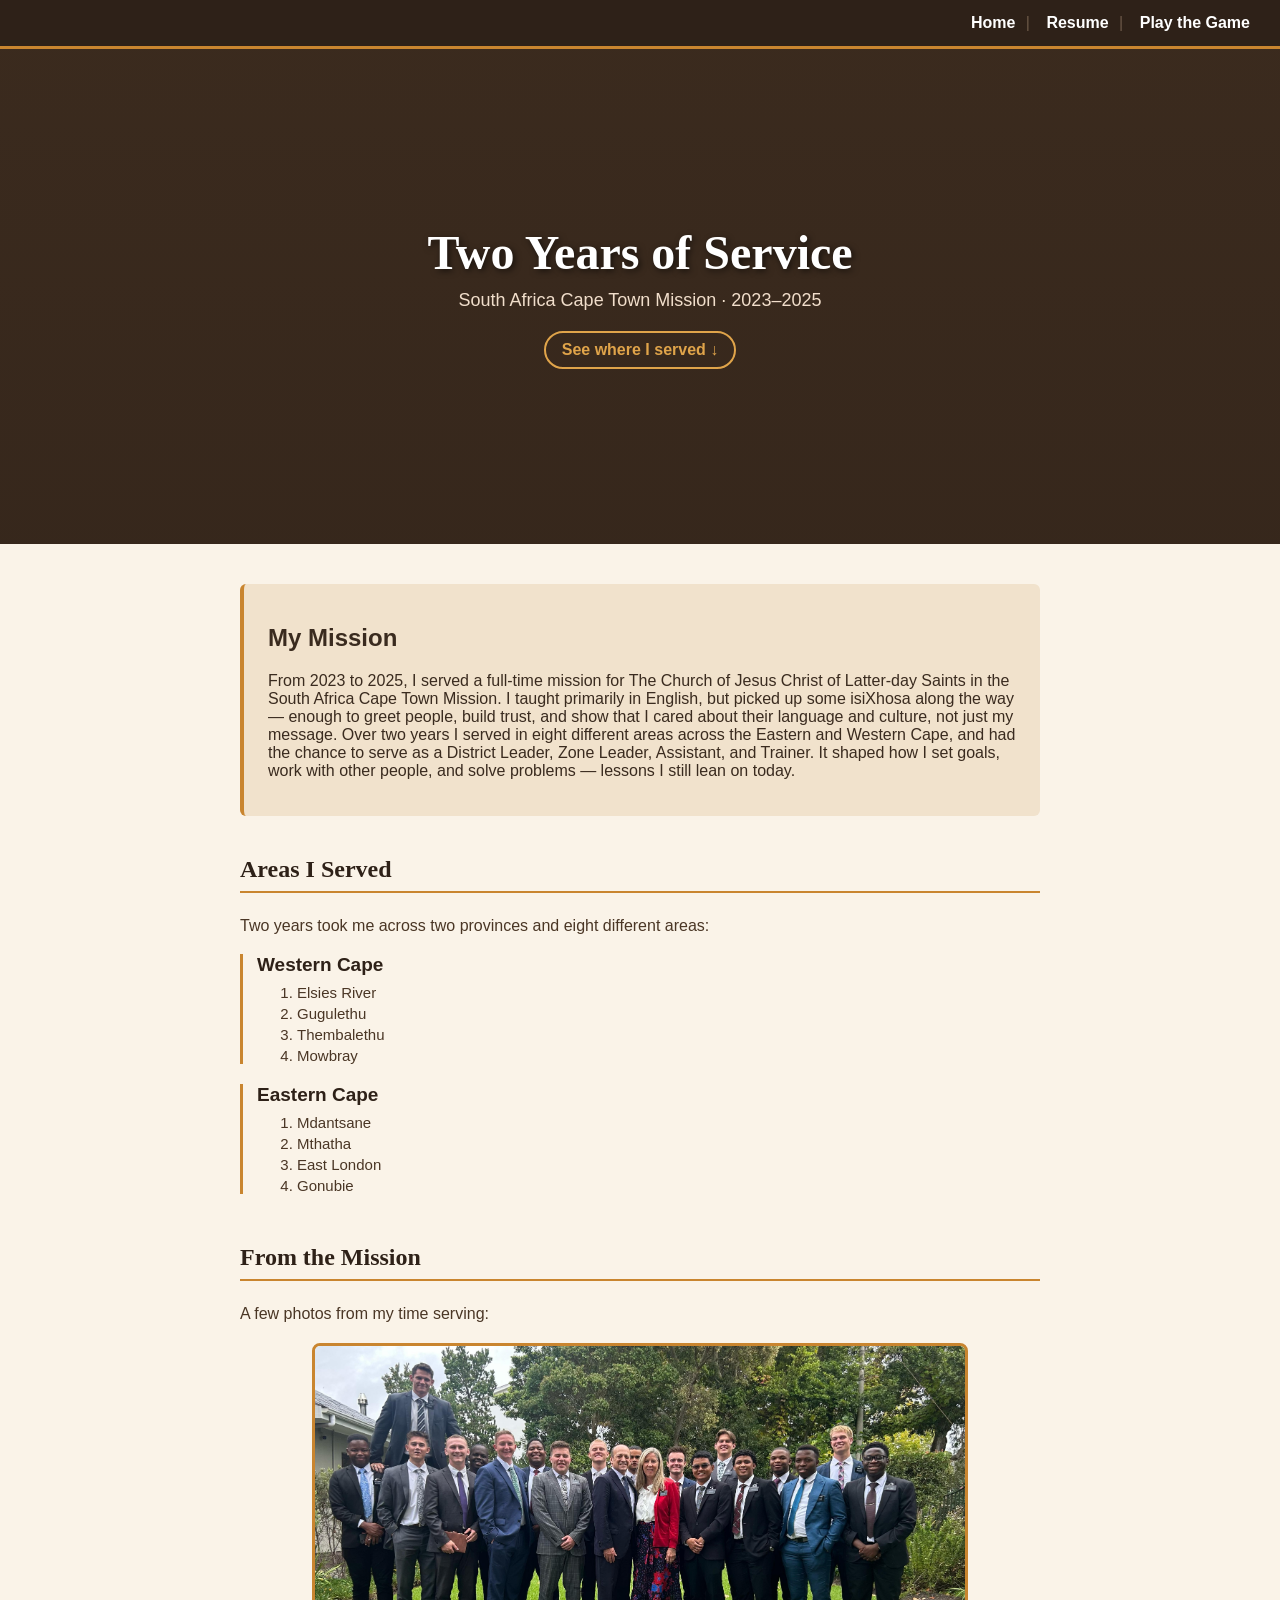
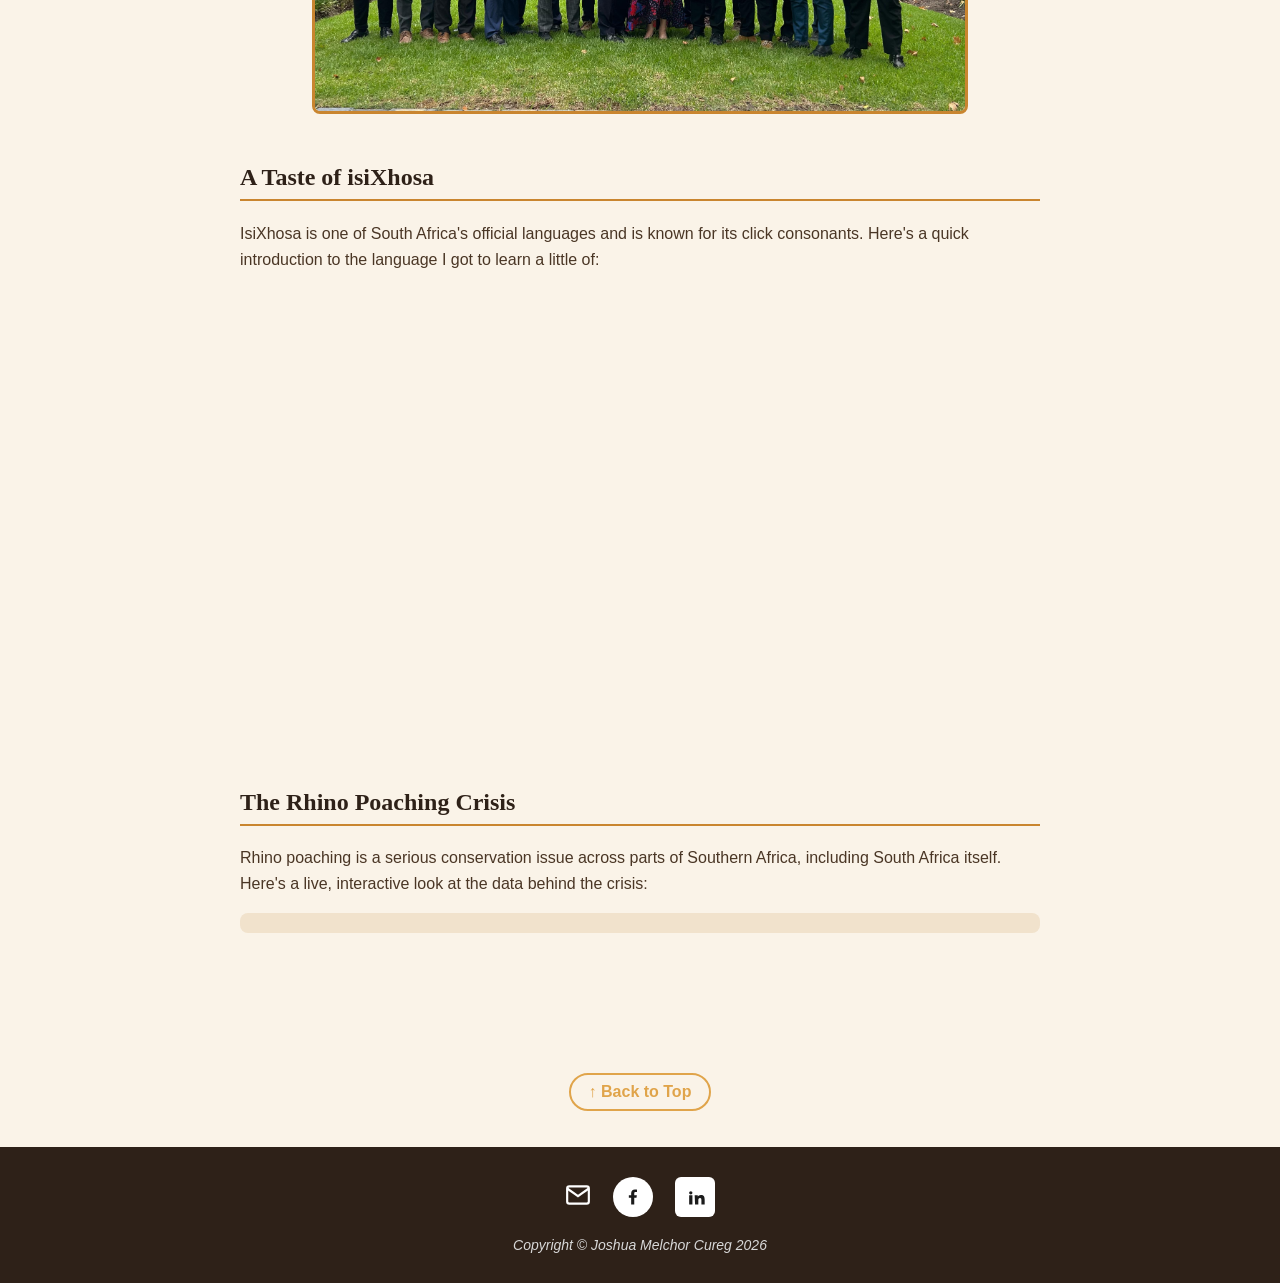
==== html/aboutme.html @ b20534f1 "Add files via upload" ====
<!DOCTYPE html>
<html lang="en">
<head>
<meta charset="UTF-8">
<meta name="viewport" content="width=device-width, initial-scale=1.0">
<title>About Me - My Mission</title>
<link rel="stylesheet" href="../css/aboutme.css">
</head>
<body id="top">

  <div id="topnav">
    <a href="../index.html">Home</a>
    <span class="sep">|</span>
    <a href="resume.html">Resume</a>
    <span class="sep">|</span>
    <a href="game.html">Play the Game</a>
  </div>

  <div id="hero">
    <h1>Two Years of Service</h1>
    <p>South Africa Cape Town Mission &middot; 2023&ndash;2025</p>
    <a href="#areas" class="scroll-cue">See where I served &darr;</a>
  </div>

  <div id="page-content">

    <div id="intro-box">
      <h2>My Mission</h2>
      <p>
        From 2023 to 2025, I served a full-time mission for The Church of Jesus Christ of
        Latter-day Saints in the South Africa Cape Town Mission. I taught primarily in
        English, but picked up some isiXhosa along the way &mdash; enough to greet people,
        build trust, and show that I cared about their language and culture, not just my
        message. Over two years I served in eight different areas across the Eastern and
        Western Cape, and had the chance to serve as a District Leader, Zone Leader,
        Assistant, and Trainer. It shaped how I set goals, work with
        other people, and solve problems &mdash; lessons I still lean on today.
      </p>
    </div>

    <div id="areas" class="section-box">
      <h2>Areas I Served</h2>
      <p>Two years took me across two provinces and eight different areas:</p>

      <ul id="province-list">
        <li>
          Western Cape
          <ol>
            <li>Elsies River</li>
            <li>Gugulethu</li>
            <li>Thembalethu</li>
            <li>Mowbray</li>
          </ol>
        </li>
        <li>
          Eastern Cape
          <ol>
            <li>Mdantsane</li>
            <li>Mthatha</li>
            <li>East London</li>
            <li>Gonubie</li>
          </ol>
        </li>
      </ul>
    </div>

    <div class="section-box">
      <h2>From the Mission</h2>
      <p>A few photos from my time serving:</p>
      <div class="photo-carousel" id="photoCarousel">
        <img id="carouselImg" src="../images/mission-photo1.jpg" alt="Serving in the South Africa Cape Town Mission">
        <button class="carousel-btn prev" onclick="changePhoto(-1)" aria-label="Previous photo">&#10094;</button>
        <button class="carousel-btn next" onclick="changePhoto(1)" aria-label="Next photo">&#10095;</button>
      </div>
    </div>

    <div class="section-box">
      <h2>A Taste of isiXhosa</h2>
      <p>
        IsiXhosa is one of South Africa's official languages and is known for its click
        consonants. Here's a quick introduction to the language I got to learn a little of:
      </p>
      <div class="video-wrap">
        <iframe
          src="https://youtube.com/embed/lrK-XVCwGnI?si=htMbwabJtyZ-Y4w3"
          title="YouTube video player"
          frameborder="0"
          allow="accelerometer; autoplay; clipboard-write; encrypted-media; gyroscope; picture-in-picture; web-share"
          allowfullscreen>
        </iframe>
      </div>
    </div>

    <div class="section-box">
      <h2>The Rhino Poaching Crisis</h2>
      <p>
        Rhino poaching is a serious conservation issue across parts of Southern Africa,
        including South Africa itself. Here's a live, interactive look at the data behind
        the crisis:
      </p>
      <div class="tableau-wrap">
       <tableau-viz
  id="tableauViz"
  src="https://public.tableau.com/views/RhinoCrisis_16576952788500/Dashboard1"
  toolbar="bottom"
  width="100%"
  height="700">
</tableau-viz>
      </div>
    </div>

  </div>

  <div class="back-to-top-wrap">
    <a href="#top" class="back-to-top-btn">&uarr; Back to Top</a>
  </div>

  <footer id="page-footer">
    <div class="footer-icons">
      <a href="mailto:joshcureg321@gmail.com" title="Gmail" class="icon-plain">
        <svg xmlns="http://www.w3.org/2000/svg" width="26" height="26" viewBox="0 0 24 24" fill="none" stroke="currentColor" stroke-width="2"><rect x="2" y="4" width="20" height="16" rx="2"/><path d="m22 6-10 7L2 6"/></svg>
      </a>
      <a href="https://www.facebook.com/jshua.cureg" target="_blank" title="Facebook" class="icon-badge icon-round">
        <svg xmlns="http://www.w3.org/2000/svg" width="20" height="20" viewBox="0 0 24 24" fill="#1b1b1b"><path d="M13.5 21v-8h2.7l.4-3.2h-3.1V7.7c0-.9.3-1.6 1.6-1.6h1.7V3.2C16.5 3.1 15.4 3 14.2 3c-2.6 0-4.4 1.6-4.4 4.5v2.3H7v3.2h2.8v8Z"/></svg>
      </a>
      <a href="https://www.linkedin.com/in/joshua-melchor-cureg-620a523b8" target="_blank" title="LinkedIn" class="icon-badge icon-square">
        <svg xmlns="http://www.w3.org/2000/svg" width="20" height="20" viewBox="0 0 24 24" fill="#1b1b1b"><path d="M6.94 5a2 2 0 1 1 0 4 2 2 0 0 1 0-4ZM5 9.9h3.9V21H5Zm6.6 0h3.7v1.5h.1c.5-.9 1.8-1.9 3.6-1.9 3.9 0 4.6 2.4 4.6 5.6V21h-3.9v-5.1c0-1.2 0-2.8-1.7-2.8s-2 1.3-2 2.7V21h-3.9Z"/></svg>
      </a>
    </div>

    <p class="footer-copyright">Copyright &copy; Joshua Melchor Cureg 2026</p>
  </footer>

  <script type="module" src="https://public.tableau.com/javascripts/api/tableau.embedding.3.latest.min.js"></script>

  <script>
    var photoList = [
      '../images/mission-photo1.jpg',
      '../images/mission-photo2.jpg',
      '../images/mission-photo3.jpg'
    ];
    var photoIndex = 0;

    function changePhoto(direction) {
      photoIndex += direction;
      if (photoIndex < 0) {
        photoIndex = photoList.length - 1;
      } else if (photoIndex >= photoList.length) {
        photoIndex = 0;
      }
      document.getElementById('carouselImg').src = photoList[photoIndex];
    }
  </script>

</body>
</html>
---- css/aboutme.css ----
/* ===========================================
   About Me - My Mission Page
   Custom stylesheet written from scratch
   =========================================== */

body {
  margin: 0;
  font-family: 'Trebuchet MS', 'Segoe UI', sans-serif;
  color: #3a2b1f;
  background-color: #faf3e8;
}

/* Top navigation bar */
#topnav {
  background-color: #2e2118;
  padding: 14px 30px;
  text-align: right;
  border-bottom: 3px solid #c9852f;
}

#topnav a {
  color: #ffffff;
  text-decoration: none;
  font-weight: bold;
  font-size: 16px;
  margin-left: 6px;
}

#topnav a:hover {
  color: #e0a44a;
}

#topnav .sep {
  color: #6b5847;
  margin: 0 6px;
}

/* Hero section - custom background image with overlay */
#hero {
  height: 55vh;
  min-height: 320px;
  display: flex;
  flex-direction: column;
  align-items: center;
  justify-content: center;
  text-align: center;
  background-image: linear-gradient(rgba(46,33,24,0.55), rgba(46,33,24,0.7)),
                     url('../images/mission-hero.jpg');
  background-size: cover;
  background-position: center;
  background-color: #4a3625; /* fallback custom background color if image is missing */
  padding: 0 20px;
}

#hero h1 {
  font-family: 'Georgia', serif;
  font-size: 48px;
  margin: 0 0 10px 0;
  color: #ffffff;
  text-shadow: 2px 2px 6px rgba(0,0,0,0.6);
}

#hero p {
  font-size: 18px;
  color: #f1decb;
  margin: 0 0 20px 0;
}

.scroll-cue {
  color: #e0a44a;
  text-decoration: none;
  font-weight: bold;
  border: 2px solid #e0a44a;
  padding: 8px 16px;
  border-radius: 30px;
  transition: background-color 0.2s ease, color 0.2s ease;
}

.scroll-cue:hover {
  background-color: #e0a44a;
  color: #2e2118;
}

/* Main content wrapper */
#page-content {
  max-width: 800px;
  margin: 0 auto;
  padding: 40px 24px 80px 24px;
}

#intro-box {
  background-color: #f1e2cc;
  border-left: 4px solid #c9852f;
  padding: 20px 24px;
  border-radius: 6px;
  margin-bottom: 40px;
}

.section-box {
  margin-bottom: 50px;
}

.section-box h2 {
  font-family: 'Georgia', serif;
  color: #2e2118;
  border-bottom: 2px solid #c9852f;
  padding-bottom: 8px;
}

.section-box p {
  line-height: 1.6;
  color: #4a3625;
}

/* Nested list styling: provinces (ul) each containing areas (ol) */
#province-list {
  list-style-type: none;
  padding-left: 0;
}

#province-list > li {
  font-weight: bold;
  color: #2e2118;
  font-size: 19px;
  margin-bottom: 20px;
  border-left: 3px solid #c9852f;
  padding-left: 14px;
}

#province-list ol {
  font-weight: normal;
  font-size: 15px;
  color: #4a3625;
  margin-top: 8px;
}

#province-list ol li {
  margin-bottom: 4px;
}

/* Photo carousel: single landscape image with hover arrows */
.photo-carousel {
  position: relative;
  width: 100%;
  max-width: 650px;
  margin: 10px auto 0 auto;
  border-radius: 8px;
  overflow: hidden;
  border: 3px solid #c9852f;
}

.photo-carousel img {
  width: 100%;
  aspect-ratio: 16 / 9;
  object-fit: cover;
  display: block;
}

.carousel-btn {
  position: absolute;
  top: 50%;
  transform: translateY(-50%);
  background-color: rgba(46, 33, 24, 0.55);
  color: #ffffff;
  border: none;
  font-size: 20px;
  padding: 10px 14px;
  border-radius: 4px;
  cursor: pointer;
  opacity: 0;
  transition: opacity 0.2s ease, background-color 0.2s ease;
}

.photo-carousel:hover .carousel-btn {
  opacity: 1;
}

.carousel-btn:hover {
  background-color: rgba(201, 133, 47, 0.9);
}

.carousel-btn.prev {
  left: 10px;
}

.carousel-btn.next {
  right: 10px;
}

/* Video embed wrapper - keeps 16:9 ratio responsive */
.video-wrap {
  position: relative;
  width: 100%;
  padding-bottom: 56.25%;
  height: 0;
  overflow: hidden;
  border-radius: 8px;
  margin-top: 12px;
}

.video-wrap iframe {
  position: absolute;
  top: 0;
  left: 0;
  width: 100%;
  height: 100%;
  border: 0;
}

/* Tableau embed wrapper */
.tableau-wrap {
  margin-top: 12px;
  background-color: #f1e2cc;
  padding: 10px;
  border-radius: 8px;
}

/* Footer */
#page-footer {
    background-color: #2e2118;
    text-align: center;
    padding: 30px 20px;
    margin-top: 20px;
}

.footer-icons {
  display: flex;
  justify-content: center;
  align-items: center;
  gap: 22px;
  margin-bottom: 20px;
}

.icon-plain {
  color: #ffffff;
}

.icon-plain:hover {
  color: #e0a44a;
}

.icon-badge {
  width: 40px;
  height: 40px;
  background-color: #ffffff;
  display: flex;
  align-items: center;
  justify-content: center;
  transition: transform 0.15s ease;
}

.icon-badge:hover {
  transform: scale(1.08);
}

.icon-round {
  border-radius: 50%;
}

.icon-square {
  border-radius: 6px;
}

.back-to-top-btn {
  display: inline-block;
  color: #e0a44a;
  text-decoration: none;
  font-weight: bold;
  border: 2px solid #e0a44a;
  padding: 8px 18px;
  border-radius: 30px;
  margin-bottom: 16px;
  transition: background-color 0.2s ease, color 0.2s ease;
}

.back-to-top-btn:hover {
  background-color: #e0a44a;
  color: #1b1b1b;
}

.footer-copyright {
  color: #d8d8d8;
  font-size: 14px;
  font-style: italic;
  margin: 0;
}

.back-to-top-wrap {
  text-align: center;
  margin-top: 10px;
}
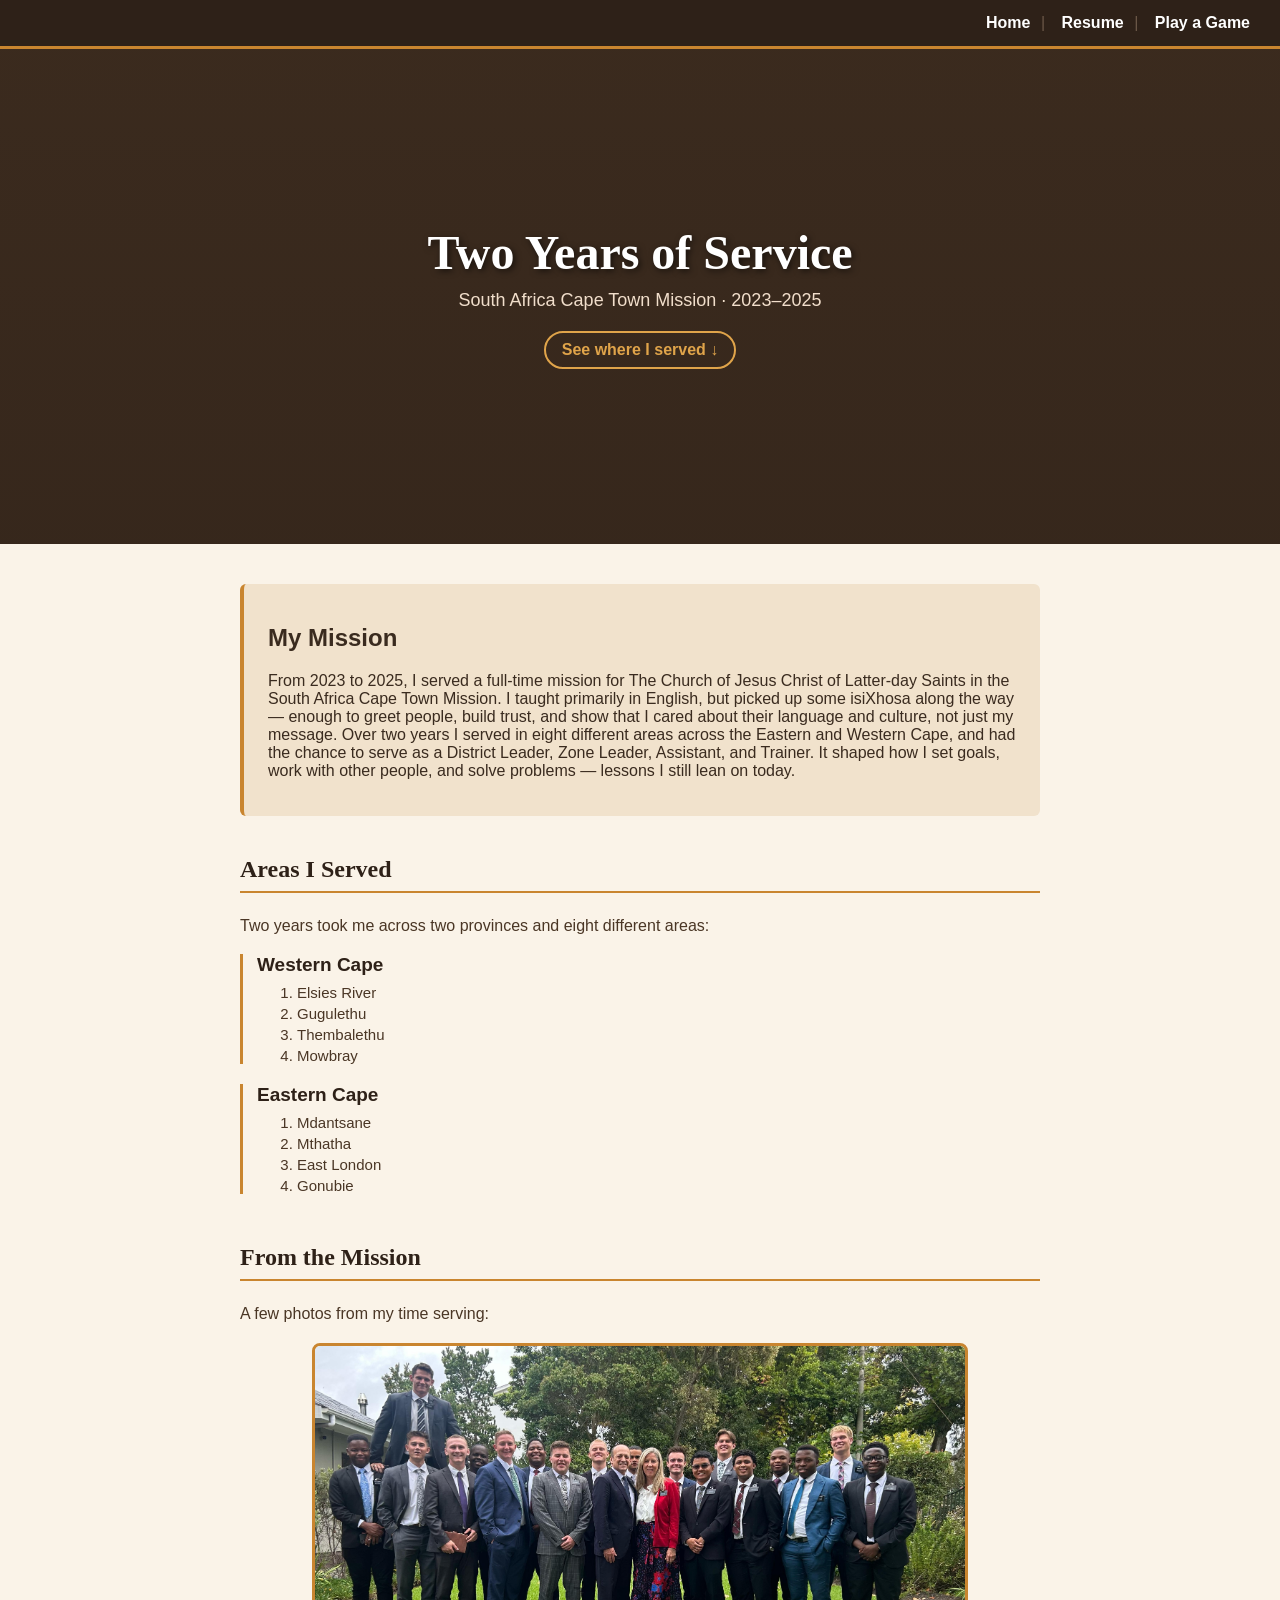
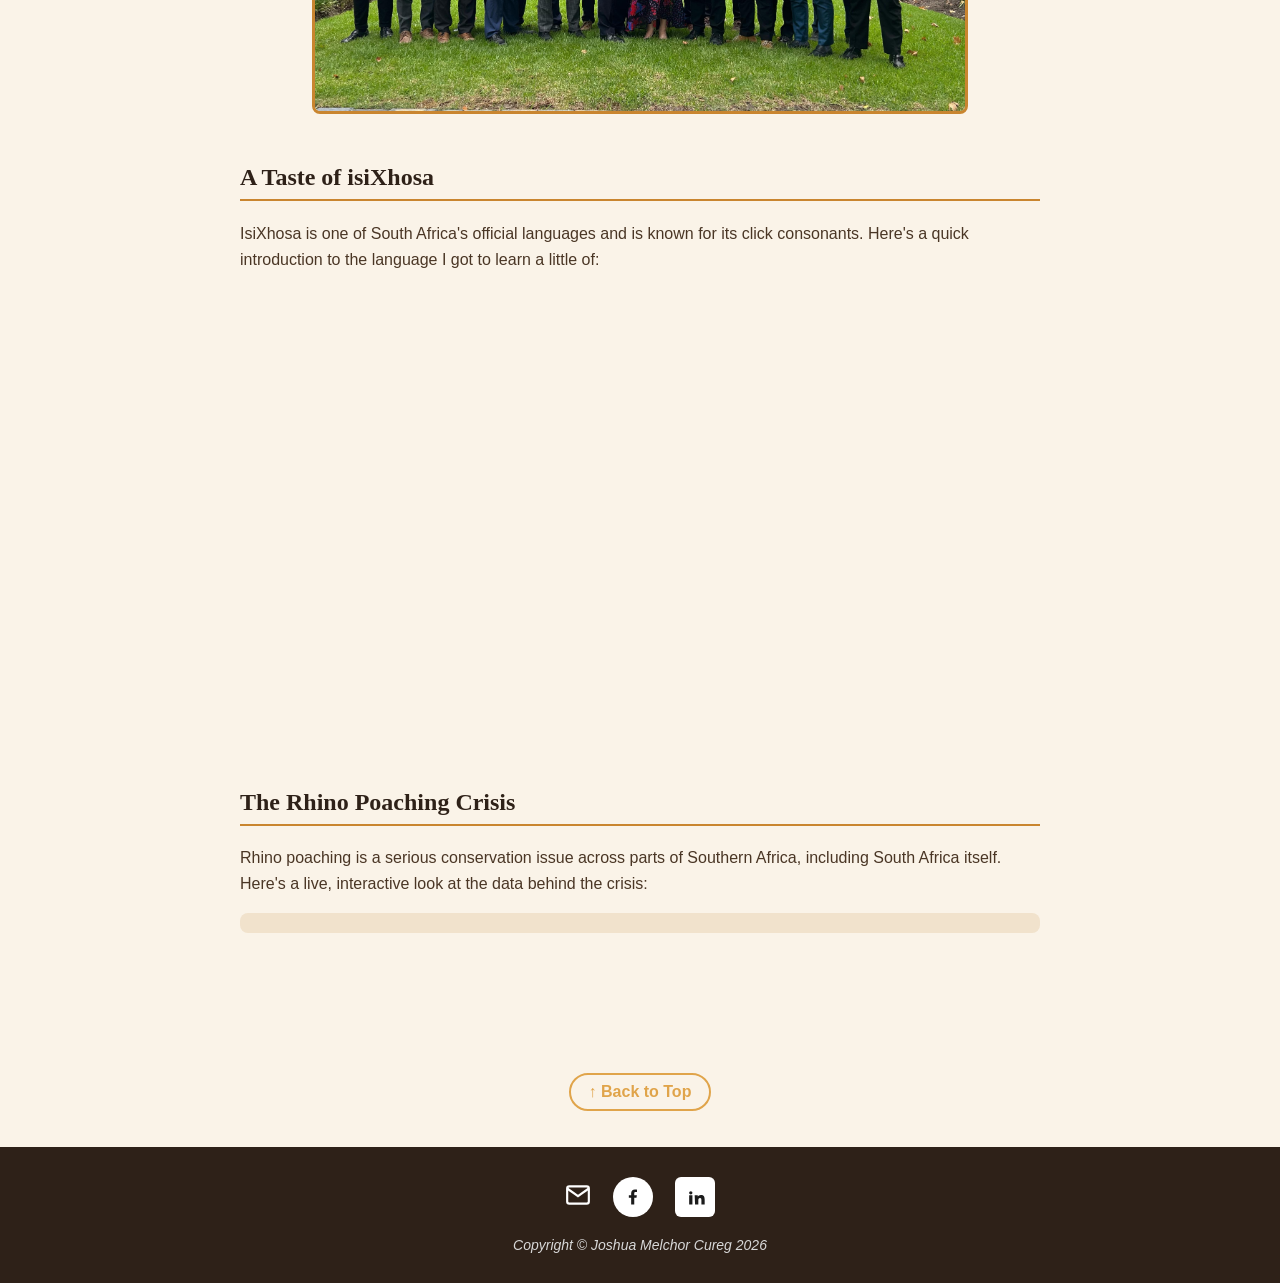
==== commit 69fc7eae: "Change link text from 'Play the Game' to 'Play a Game'" ====
--- a/html/aboutme.html
+++ b/html/aboutme.html
@@ -13,7 +13,7 @@
     <span class="sep">|</span>
     <a href="resume.html">Resume</a>
     <span class="sep">|</span>
-    <a href="game.html">Play the Game</a>
+    <a href="game.html">Play a Game</a>
   </div>
 
   <div id="hero">
